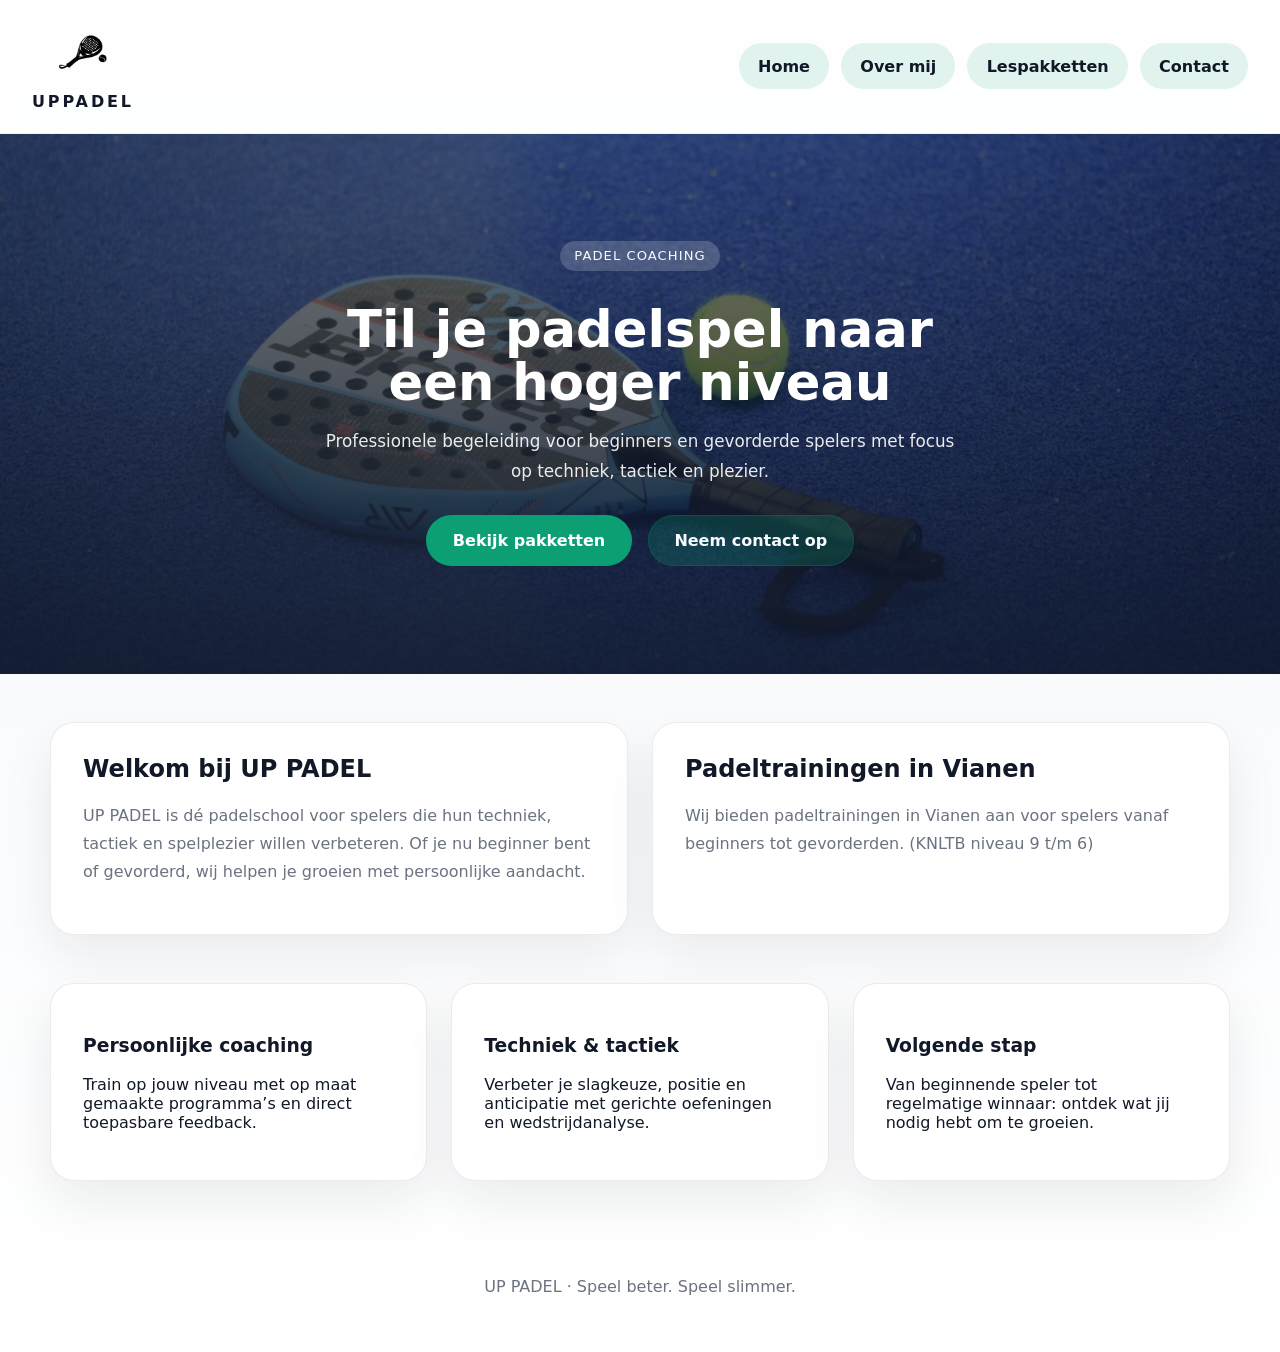
==== index.html @ 6cb3508c "Nieuwe versie" ====
<!DOCTYPE html>
<html lang="nl">
<head>
  <meta charset="UTF-8">
  <meta name="viewport" content="width=device-width, initial-scale=1.0">
  <title>UP PADEL – Home</title>
  <link rel="stylesheet" href="style.css">
</head>
<body>
  <div class="page-shell">
    <header class="site-header">
      <a class="brand-link" href="index.html">
        <img class="brand-mark" src="img/UPPADEL logo.png" alt="UPPADEL logo">
        <span class="brand-title">UPPADEL</span>
      </a>
      <nav class="site-nav">
        <a href="index.html">Home</a>
        <a href="over.html">Over mij</a>
        <a href="pakketten.html">Lespakketten</a>
        <a href="contact.html">Contact</a>
      </nav>
    </header>

    <main>
      <section class="hero" style="background-image: url('img/JOEP.jpg');">
        <div class="hero-overlay"></div>
        <div class="hero-content">
          <span class="eyebrow">Padel coaching</span>
          <h1>Til je padelspel naar een hoger niveau</h1>
          <p>Professionele begeleiding voor beginners en gevorderde spelers met focus op techniek, tactiek en plezier.</p>
          <div class="hero-actions">
            <a class="button" href="pakketten.html">Bekijk pakketten</a>
            <a class="button button-secondary" href="contact.html">Neem contact op</a>
          </div>
        </div>
      </section>

      <section class="container intro-grid">
        <article class="card feature-card">
          <h2>Welkom bij UP PADEL</h2>
          <p>UP PADEL is dé padelschool voor spelers die hun techniek, tactiek en spelplezier willen verbeteren. Of je nu beginner bent of gevorderd, wij helpen je groeien met persoonlijke aandacht.</p>
        </article>

        <article class="card feature-card">
          <h2>Padeltrainingen in Vianen</h2>
          <p>Wij bieden padeltrainingen in Vianen aan voor spelers vanaf beginners tot gevorderden. (KNLTB niveau 9 t/m 6)</p>
        </article>
      </section>

      <section class="container highlight-grid">
        <article class="card highlight-card">
          <h3>Persoonlijke coaching</h3>
          <p>Train op jouw niveau met op maat gemaakte programma’s en direct toepasbare feedback.</p>
        </article>
        <article class="card highlight-card">
          <h3>Techniek & tactiek</h3>
          <p>Verbeter je slagkeuze, positie en anticipatie met gerichte oefeningen en wedstrijdanalyse.</p>
        </article>
        <article class="card highlight-card">
          <h3>Volgende stap</h3>
          <p>Van beginnende speler tot regelmatige winnaar: ontdek wat jij nodig hebt om te groeien.</p>
        </article>
      </section>
    </main>

    <footer class="site-footer">
      <p>UP PADEL · Speel beter. Speel slimmer.</p>
    </footer>
  </div>
</body>
</html>
---- style.css ----
@import url('https://fonts.cdnfonts.com/css/tt-ramillas');

:root {
  color-scheme: dark;
  font-family: Inter, system-ui, -apple-system, BlinkMacSystemFont, "Segoe UI", sans-serif;
  color: #111827;
  background: #f4f6fa;
  accent-color: #00c896;

  --surface: #ffffff;
  --surface-soft: #f8fbff;
  --surface-strong: #eef4ff;
  --text: #111827;
  --muted: #6b7280;
  --border: rgba(15, 23, 42, 0.08);
  --shadow: 0 20px 50px rgba(15, 23, 42, 0.08);
  --primary: #0c9f74;
  --primary-dark: #04785f;
  --accent: #2b7dff;
}

* {
  box-sizing: border-box;
}

html {
  scroll-behavior: smooth;
}

body {
  margin: 0;
  min-height: 100vh;
  background: linear-gradient(180deg, #eef2ff 0%, #f8fafc 40%, #ffffff 100%);
  color: var(--text);
}

img {
  max-width: 100%;
  display: block;
}

a {
  color: inherit;
  text-decoration: none;
}

button,
.button {
  display: inline-flex;
  align-items: center;
  justify-content: center;
  gap: 0.5rem;
  padding: 0.95rem 1.6rem;
  border-radius: 999px;
  border: 1px solid transparent;
  background: var(--primary);
  color: white;
  font-weight: 600;
  cursor: pointer;
  transition: transform 180ms ease, background-color 180ms ease, box-shadow 180ms ease;
}

.button:hover,
button:hover {
  transform: translateY(-1px);
  background: var(--primary-dark);
  box-shadow: 0 14px 30px rgba(12, 159, 116, 0.16);
}

.button-secondary {
  background: rgba(12, 159, 116, 0.24);
  color: #f8fbff;
  border-color: rgba(12, 159, 116, 0.22);
}

.button-secondary:hover {
  background: rgba(12, 159, 116, 0.36);
}

.page-shell {
  min-height: 100vh;
  display: flex;
  flex-direction: column;
}

.site-header {
  position: sticky;
  top: 0;
  z-index: 10;
  display: flex;
  align-items: center;
  justify-content: space-between;
  gap: 1rem;
  padding: 1.35rem 2rem;
  background: rgba(255, 255, 255, 0.92);
  backdrop-filter: blur(14px);
  border-bottom: 1px solid rgba(15, 23, 42, 0.06);
}

.brand-link {
  display: inline-flex;
  flex-direction: column;
  gap: 0.4rem;
  align-items: center;
}

.brand-mark {
  width: 64px;
  height: 64px;
  border-radius: 18px;
  object-fit: contain;
}

.brand-title {
  font-family: "TT Ramillas", Inter, system-ui, sans-serif;
  font-size: 1rem;
  font-weight: 700;
  letter-spacing: 0.18em;
  text-transform: uppercase;
  color: var(--text);
}

.site-nav {
  display: flex;
  flex-wrap: wrap;
  gap: 0.75rem;
}

.site-nav a {
  display: inline-flex;
  align-items: center;
  justify-content: center;
  padding: 0.85rem 1.2rem;
  border-radius: 999px;
  background: rgba(12, 159, 116, 0.12);
  color: var(--text);
  font-weight: 700;
  transition: transform 180ms ease, background-color 180ms ease, color 180ms ease;
}

.site-nav a:hover,
.site-nav a:focus-visible {
  background: var(--primary);
  color: white;
  transform: translateY(-1px);
}

.hero,
.page-hero {
  position: relative;
  min-height: 60vh;
  display: grid;
  place-items: center;
  background-size: cover;
  background-position: center;
  color: white;
}

.hero::before,
.page-hero::before {
  content: "";
  position: absolute;
  inset: 0;
  background: linear-gradient(180deg, rgba(15, 23, 42, 0.42), rgba(15, 23, 42, 0.82));
}

.hero-overlay {
  position: absolute;
  inset: 0;
  background: linear-gradient(180deg, rgba(15, 23, 42, 0.18), rgba(15, 23, 42, 0.5));
}

.hero-content,
.page-hero .hero-content {
  position: relative;
  max-width: 760px;
  padding: 2rem;
  text-align: center;
}

.page-hero-soft {
  background: linear-gradient(180deg, rgba(8, 12, 22, 0.72), rgba(8, 12, 22, 0.94));
}

.hero-content h1,
.page-hero .hero-content h1 {
  font-size: clamp(2.5rem, 4vw, 4rem);
  margin: 1rem 0 1rem;
  line-height: 1.05;
}

.eyebrow {
  display: inline-flex;
  margin-bottom: 1rem;
  padding: 0.45rem 0.9rem;
  border-radius: 999px;
  background: rgba(255, 255, 255, 0.18);
  color: #f8fafc;
  font-size: 0.82rem;
  letter-spacing: 0.08em;
  text-transform: uppercase;
}

.hero-content p,
.page-hero .hero-content p {
  max-width: 40rem;
  margin: 0 auto;
  color: rgba(255, 255, 255, 0.9);
  font-size: 1.05rem;
  line-height: 1.8;
}

.hero-actions {
  margin-top: 1.75rem;
  display: flex;
  flex-wrap: wrap;
  justify-content: center;
  gap: 1rem;
}

.container {
  width: min(1180px, calc(100% - 2rem));
  margin: 0 auto;
}

.main-section {
  margin-top: 3rem;
}

.card {
  background: var(--surface);
  border: 1px solid var(--border);
  border-radius: 24px;
  box-shadow: var(--shadow);
  padding: 2rem;
}

.intro-grid,
.highlight-grid,
.contact-grid,
.about-grid,
.pricing-grid {
  display: grid;
  gap: 1.5rem;
  margin: 3rem auto;
}

.intro-grid {
  grid-template-columns: repeat(auto-fit, minmax(280px, 1fr));
}

.highlight-grid {
  grid-template-columns: repeat(auto-fit, minmax(220px, 1fr));
}

.highlight-card {
  transition: transform 220ms ease, border-color 220ms ease;
}

.highlight-card:hover {
  transform: translateY(-4px);
  border-color: rgba(12, 159, 116, 0.2);
}

.feature-card h2,
.about-card h2,
.pricing-card h2,
.contact-card h2 {
  margin-top: 0;
}

.feature-card p,
.about-card p,
.pricing-card p,
.contact-card p,
.info-card p {
  color: var(--muted);
  line-height: 1.75;
}

.contact-grid {
  grid-template-columns: minmax(280px, 1.6fr) minmax(220px, 1fr);
  align-items: start;
}

.pricing-grid {
  grid-template-columns: repeat(auto-fit, minmax(240px, 1fr));
}

.pricing-card {
  display: flex;
  flex-direction: column;
  gap: 0.9rem;
  min-height: 100%;
}

.pricing-card p {
  margin: 0;
  line-height: 1.5;
}

.pricing-card strong {
  display: block;
  margin: 0;
  margin-top: auto;
  font-size: 1.85rem;
  line-height: 1.1;
}

.pricing-card a.button,
.pricing-card a.button-secondary {
  margin-top: 0.75rem;
}

.pricing-card.featured {
  background: linear-gradient(180deg, #ffffff 0%, #f4fbff 100%);
  border-color: rgba(43, 125, 255, 0.18);
}

.package-label {
  display: inline-flex;
  align-items: center;
  justify-content: center;
  width: fit-content;
  padding: 0.5rem 0.9rem;
  border-radius: 999px;
  background: rgba(43, 125, 255, 0.12);
  color: #1e3a8a;
  font-size: 0.85rem;
  font-weight: 700;
}

.pricing-card strong {
  font-size: 2rem;
  color: var(--text);
}

.info-card {
  display: grid;
  gap: 1rem;
}

.info-card h3,
.about-card h3 {
  margin-top: 0;
}

.contact-card label {
  display: grid;
  gap: 0.5rem;
  margin-bottom: 1rem;
  color: var(--text);
}

.contact-card input,
.contact-card textarea,
.contact-card select {
  width: 100%;
  padding: 1rem 1.1rem;
  border-radius: 16px;
  border: 1px solid rgba(15, 23, 42, 0.1);
  background: #f9fbff;
  color: var(--text);
  font: inherit;
}

.contact-card textarea {
  min-height: 160px;
  resize: vertical;
}

.contact-card button {
  margin-top: 0.5rem;
}

.about-grid {
  grid-template-columns: repeat(auto-fit, minmax(280px, 1fr));
}

.stat-grid {
  display: grid;
  grid-template-columns: repeat(2, minmax(0, 1fr));
  gap: 1rem;
  margin-top: 1.5rem;
}

.stat-grid div {
  background: var(--surface-soft);
  border-radius: 18px;
  padding: 1rem 1.25rem;
  text-align: center;
}

.stat-grid strong {
  display: block;
  font-size: 1.8rem;
  margin-bottom: 0.35rem;
}

.stat-grid span {
  color: var(--muted);
}

.site-footer {
  margin-top: auto;
  padding: 2rem 2rem 2.5rem;
  text-align: center;
  color: var(--muted);
}

@media (max-width: 840px) {
  .site-header {
    flex-direction: column;
    align-items: flex-start;
  }

  .site-nav {
    width: 100%;
    justify-content: flex-start;
  }

  .contact-grid {
    grid-template-columns: 1fr;
  }
}

@media (max-width: 640px) {
  .hero-content,
  .page-hero .hero-content {
    padding: 1.5rem;
  }

  .hero-content h1,
  .page-hero .hero-content h1 {
    font-size: 2.25rem;
  }

  .site-header {
    padding: 1rem 1.25rem;
  }

  .site-footer,
  .container {
    padding-left: 1rem;
    padding-right: 1rem;
  }
}
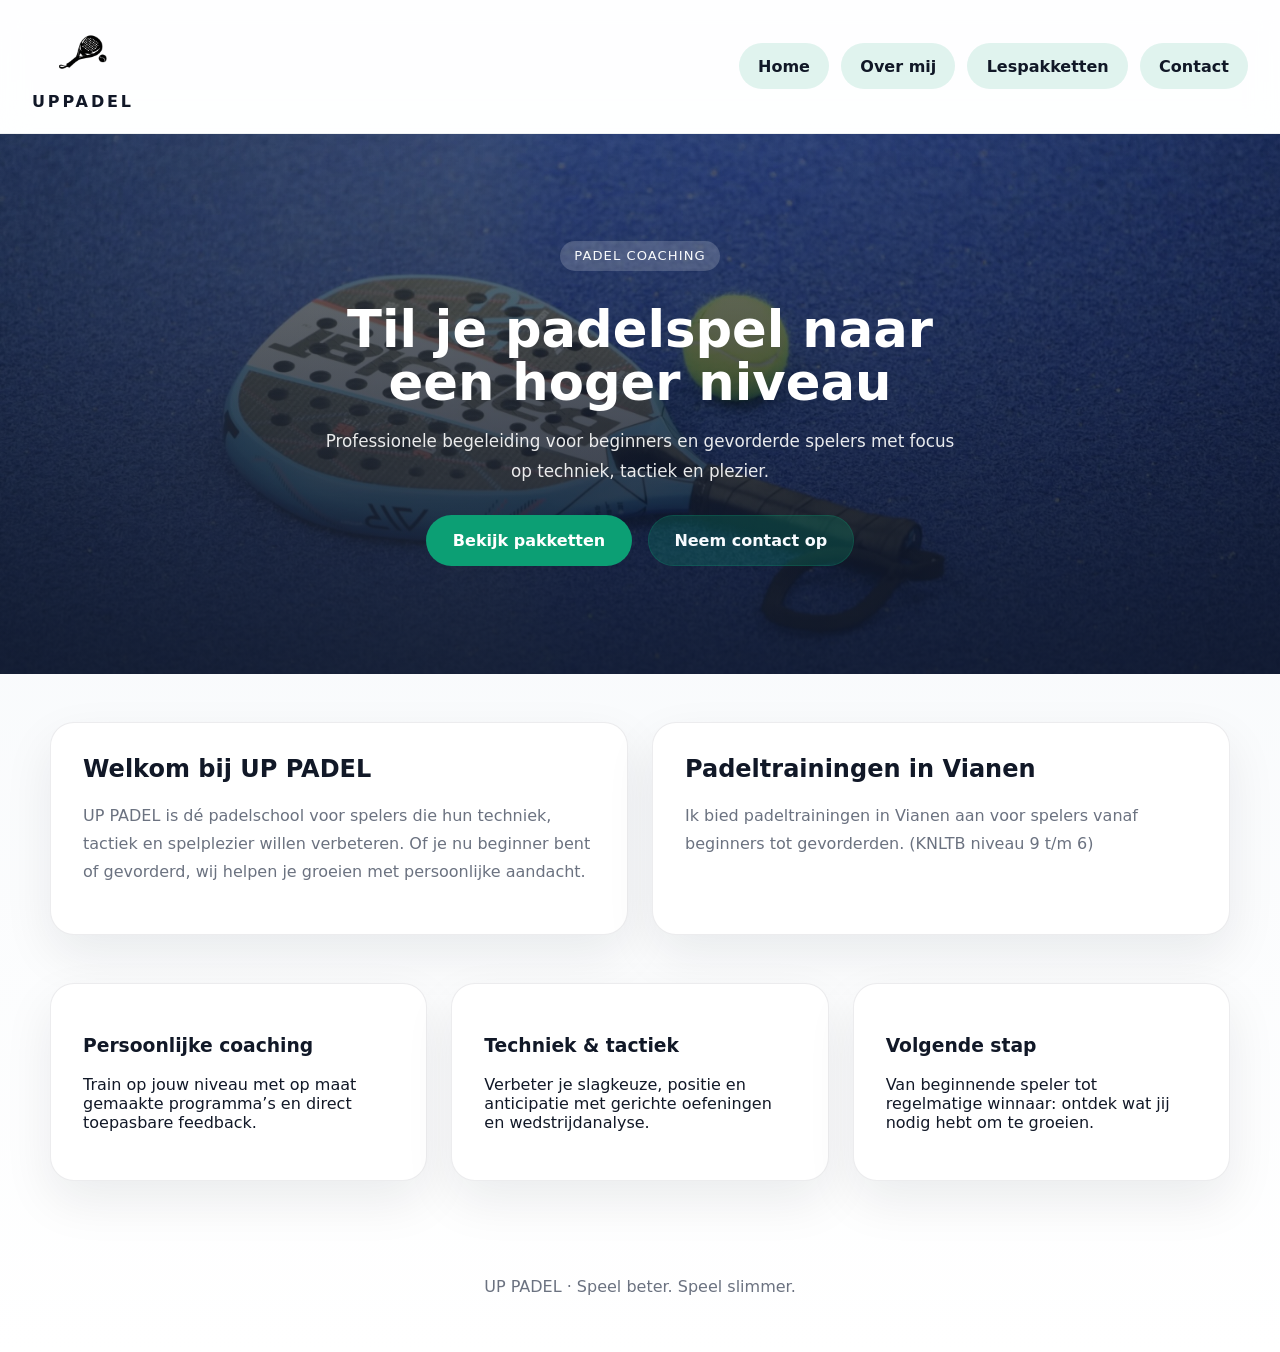
==== commit fac01201: "Ikvorm geschreven" ====
--- a/index.html
+++ b/index.html
@@ -43,7 +43,7 @@
 
         <article class="card feature-card">
           <h2>Padeltrainingen in Vianen</h2>
-          <p>Wij bieden padeltrainingen in Vianen aan voor spelers vanaf beginners tot gevorderden. (KNLTB niveau 9 t/m 6)</p>
+          <p>Ik bied padeltrainingen in Vianen aan voor spelers vanaf beginners tot gevorderden. (KNLTB niveau 9 t/m 6)</p>
         </article>
       </section>
 
--- a/style.css
+++ b/style.css
@@ -389,6 +389,8 @@
   border-radius: 18px;
   padding: 1rem 1.25rem;
   text-align: center;
+  word-break: break-word;
+  hyphens: auto;
 }
 
 .stat-grid strong {
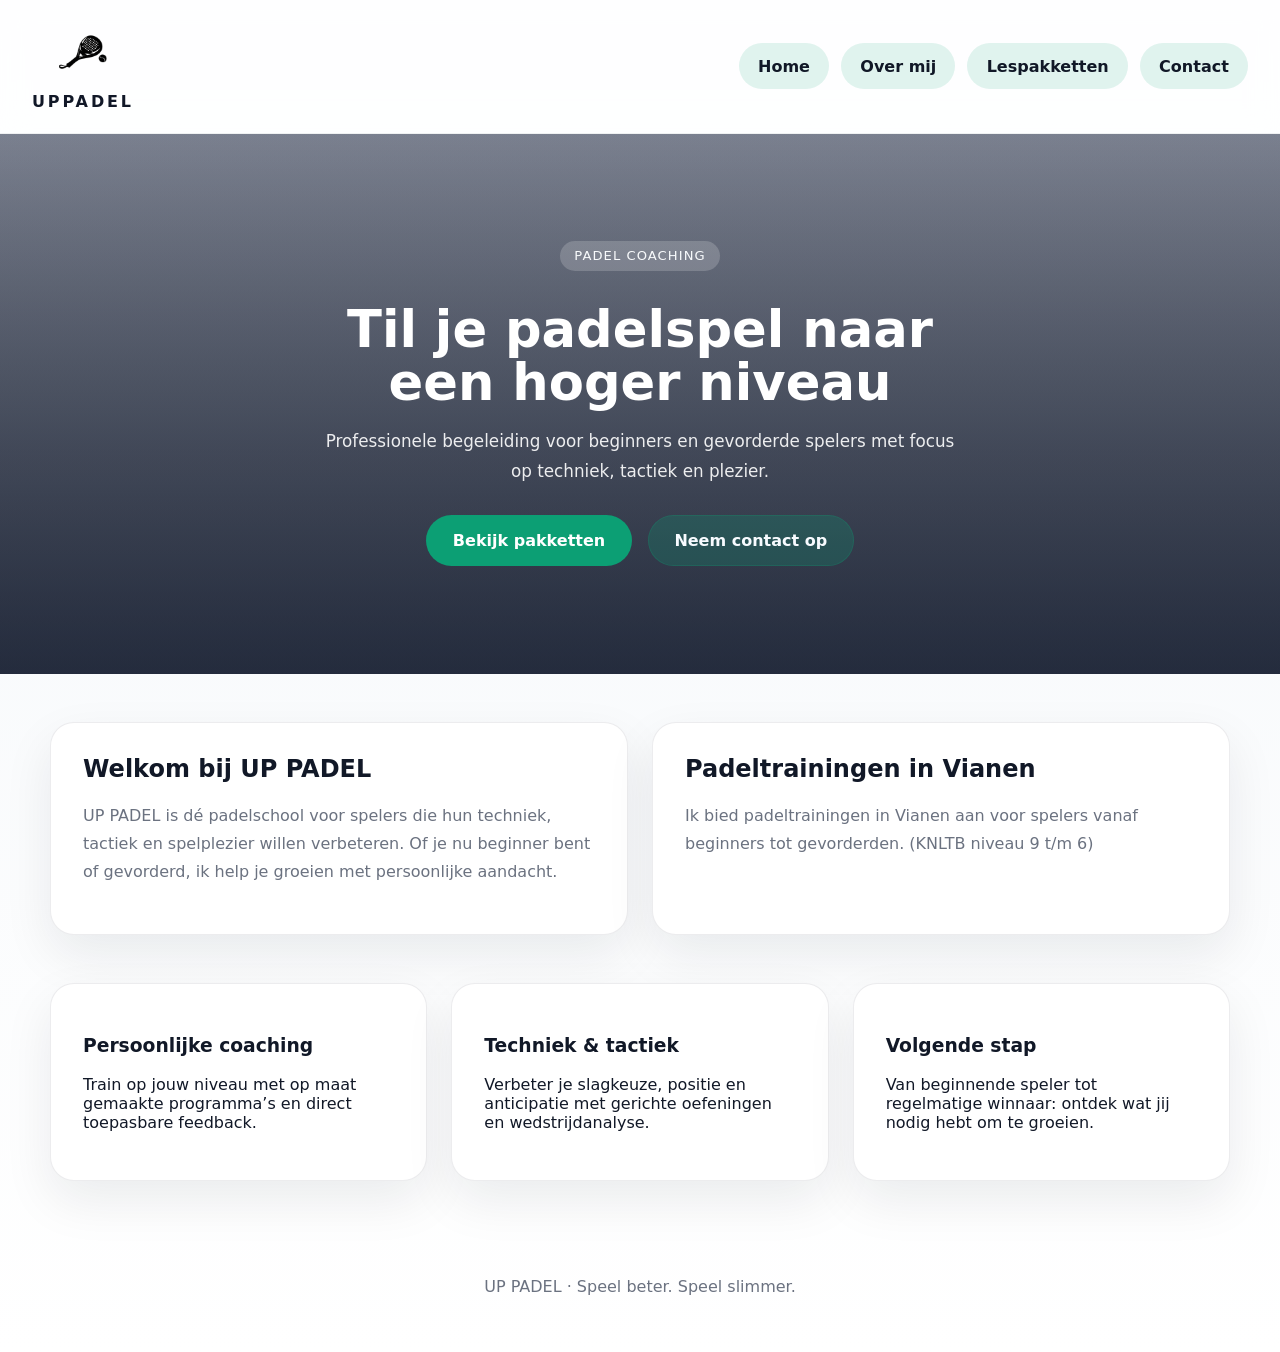
==== commit c2669965: "Nieuwe fotos toegevoegd en favicon toegevoegd. Ook de teksten op de homepage iets aangepast." ====
--- a/index.html
+++ b/index.html
@@ -5,6 +5,7 @@
   <meta name="viewport" content="width=device-width, initial-scale=1.0">
   <title>UP PADEL – Home</title>
   <link rel="stylesheet" href="style.css">
+  <link rel="icon" type="image/png" href="img/favicon_edited.ico">
 </head>
 <body>
   <div class="page-shell">
@@ -22,7 +23,7 @@
     </header>
 
     <main>
-      <section class="hero" style="background-image: url('img/JOEP.jpg');">
+      <section class="hero" style="background-image: url('img/index_bg.jpg');">
         <div class="hero-overlay"></div>
         <div class="hero-content">
           <span class="eyebrow">Padel coaching</span>
@@ -38,7 +39,7 @@
       <section class="container intro-grid">
         <article class="card feature-card">
           <h2>Welkom bij UP PADEL</h2>
-          <p>UP PADEL is dé padelschool voor spelers die hun techniek, tactiek en spelplezier willen verbeteren. Of je nu beginner bent of gevorderd, wij helpen je groeien met persoonlijke aandacht.</p>
+          <p>UP PADEL is dé padelschool voor spelers die hun techniek, tactiek en spelplezier willen verbeteren. Of je nu beginner bent of gevorderd, ik help je groeien met persoonlijke aandacht.</p>
         </article>
 
         <article class="card feature-card">
--- a/style.css
+++ b/style.css
@@ -162,12 +162,14 @@
   position: absolute;
   inset: 0;
   background: linear-gradient(180deg, rgba(15, 23, 42, 0.42), rgba(15, 23, 42, 0.82));
+  z-index: 0;
 }
 
 .hero-overlay {
   position: absolute;
   inset: 0;
   background: linear-gradient(180deg, rgba(15, 23, 42, 0.18), rgba(15, 23, 42, 0.5));
+  z-index: 0;
 }
 
 .hero-content,
@@ -176,6 +178,10 @@
   max-width: 760px;
   padding: 2rem;
   text-align: center;
+  background: transparent;
+  border: none;
+  backdrop-filter: none;
+  z-index: 1;
 }
 
 .page-hero-soft {
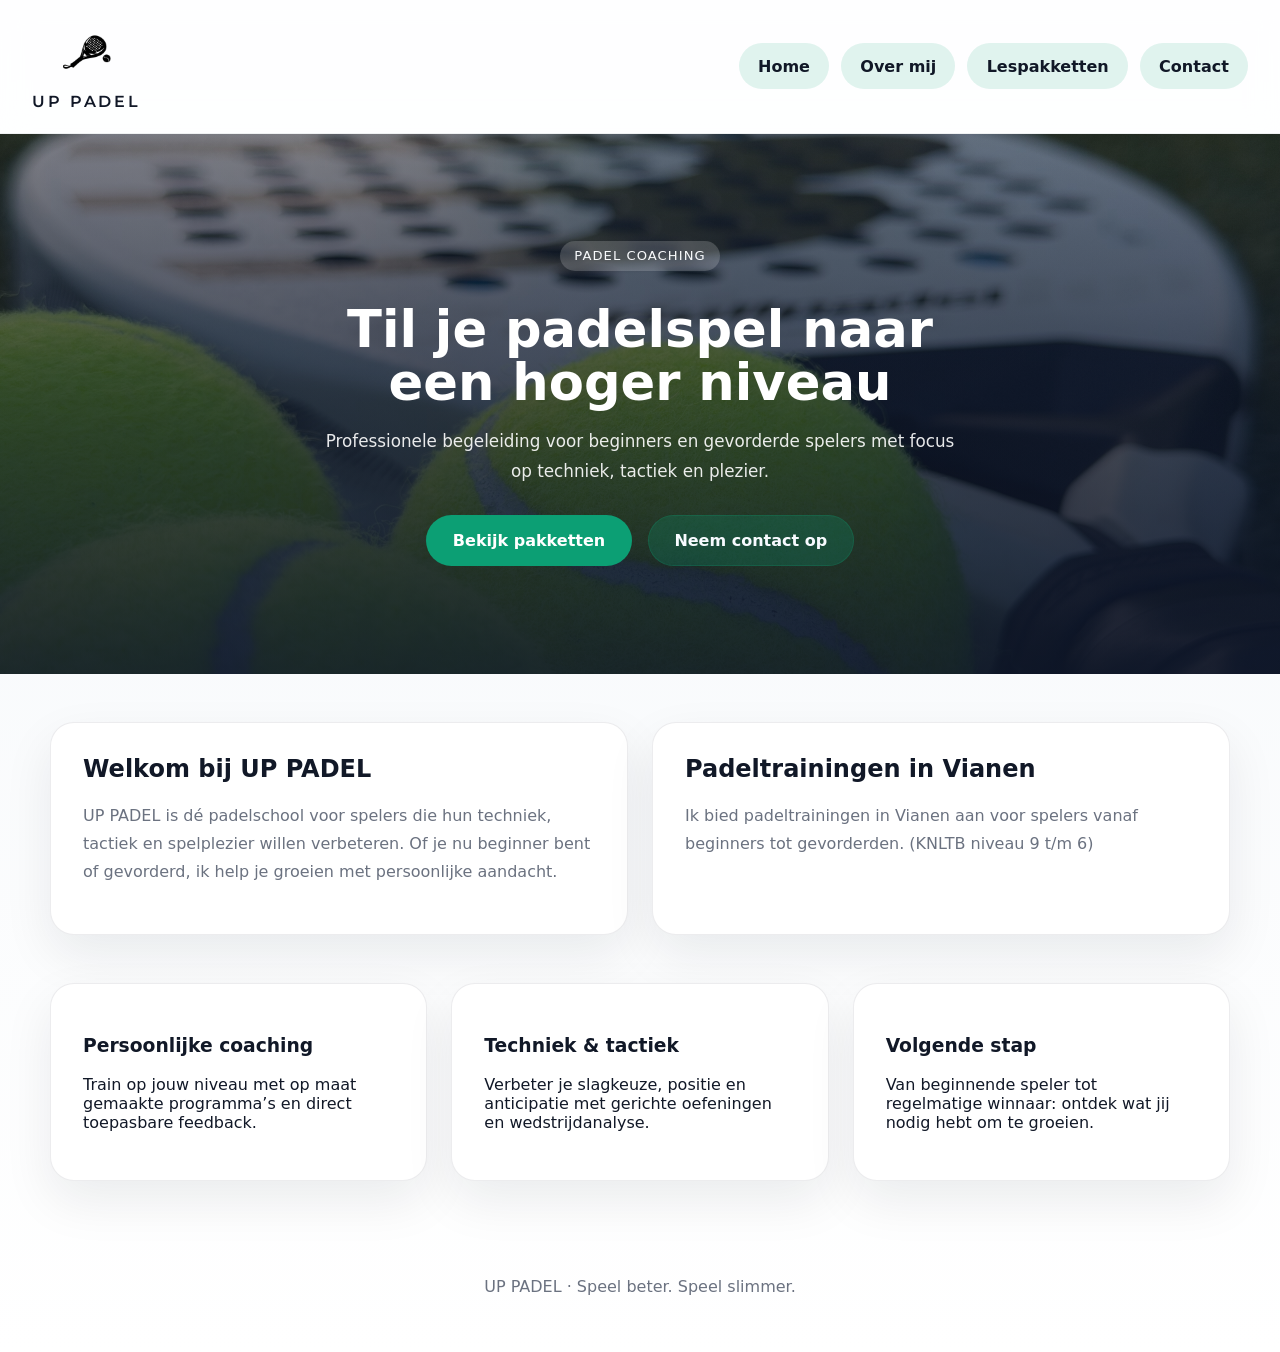
==== commit 21df6e8f: "Nieuw logo en naam met spatie" ====
--- a/index.html
+++ b/index.html
@@ -11,8 +11,8 @@
   <div class="page-shell">
     <header class="site-header">
       <a class="brand-link" href="index.html">
-        <img class="brand-mark" src="img/UPPADEL logo.png" alt="UPPADEL logo">
-        <span class="brand-title">UPPADEL</span>
+        <img class="brand-mark" src="img/UPPADEL-logo-black.png" alt="UPPADEL logo">
+        <span class="brand-title">UP PADEL</span>
       </a>
       <nav class="site-nav">
         <a href="index.html">Home</a>
--- a/style.css
+++ b/style.css
@@ -1,3 +1,4 @@
+@import url('https://fonts.googleapis.com/css2?family=Montserrat:wght@600&display=swap');
 @import url('https://fonts.cdnfonts.com/css/tt-ramillas');
 
 :root {
@@ -112,9 +113,9 @@
 }
 
 .brand-title {
-  font-family: "TT Ramillas", Inter, system-ui, sans-serif;
+  font-family: "Montserrat", "TT Ramillas", Inter, system-ui, sans-serif;
   font-size: 1rem;
-  font-weight: 700;
+  font-weight: 600;
   letter-spacing: 0.18em;
   text-transform: uppercase;
   color: var(--text);
@@ -383,14 +384,36 @@
   grid-template-columns: repeat(auto-fit, minmax(280px, 1fr));
 }
 
+.profile-photo-frame {
+  display: flex;
+  justify-content: center;
+  margin-bottom: 1.25rem;
+}
+
+.profile-photo {
+  width: min(220px, 100%);
+  aspect-ratio: 3 / 4;
+  object-fit: cover;
+  border-radius: 20px;
+  border: 1px solid rgba(15, 23, 42, 0.08);
+  box-shadow: var(--shadow);
+  background: linear-gradient(135deg, #f8fbff 0%, #eef6ff 100%);
+}
+
 .stat-grid {
   display: grid;
   grid-template-columns: repeat(2, minmax(0, 1fr));
   gap: 1rem;
   margin-top: 1.5rem;
+  align-items: stretch;
 }
 
 .stat-grid div {
+  display: flex;
+  flex-direction: column;
+  justify-content: center;
+  align-items: center;
+  min-height: 118px;
   background: var(--surface-soft);
   border-radius: 18px;
   padding: 1rem 1.25rem;
@@ -403,6 +426,7 @@
   display: block;
   font-size: 1.8rem;
   margin-bottom: 0.35rem;
+  line-height: 1.15;
 }
 
 .stat-grid span {
@@ -443,6 +467,10 @@
     font-size: 2.25rem;
   }
 
+  .stat-grid {
+    grid-template-columns: 1fr;
+  }
+
   .site-header {
     padding: 1rem 1.25rem;
   }
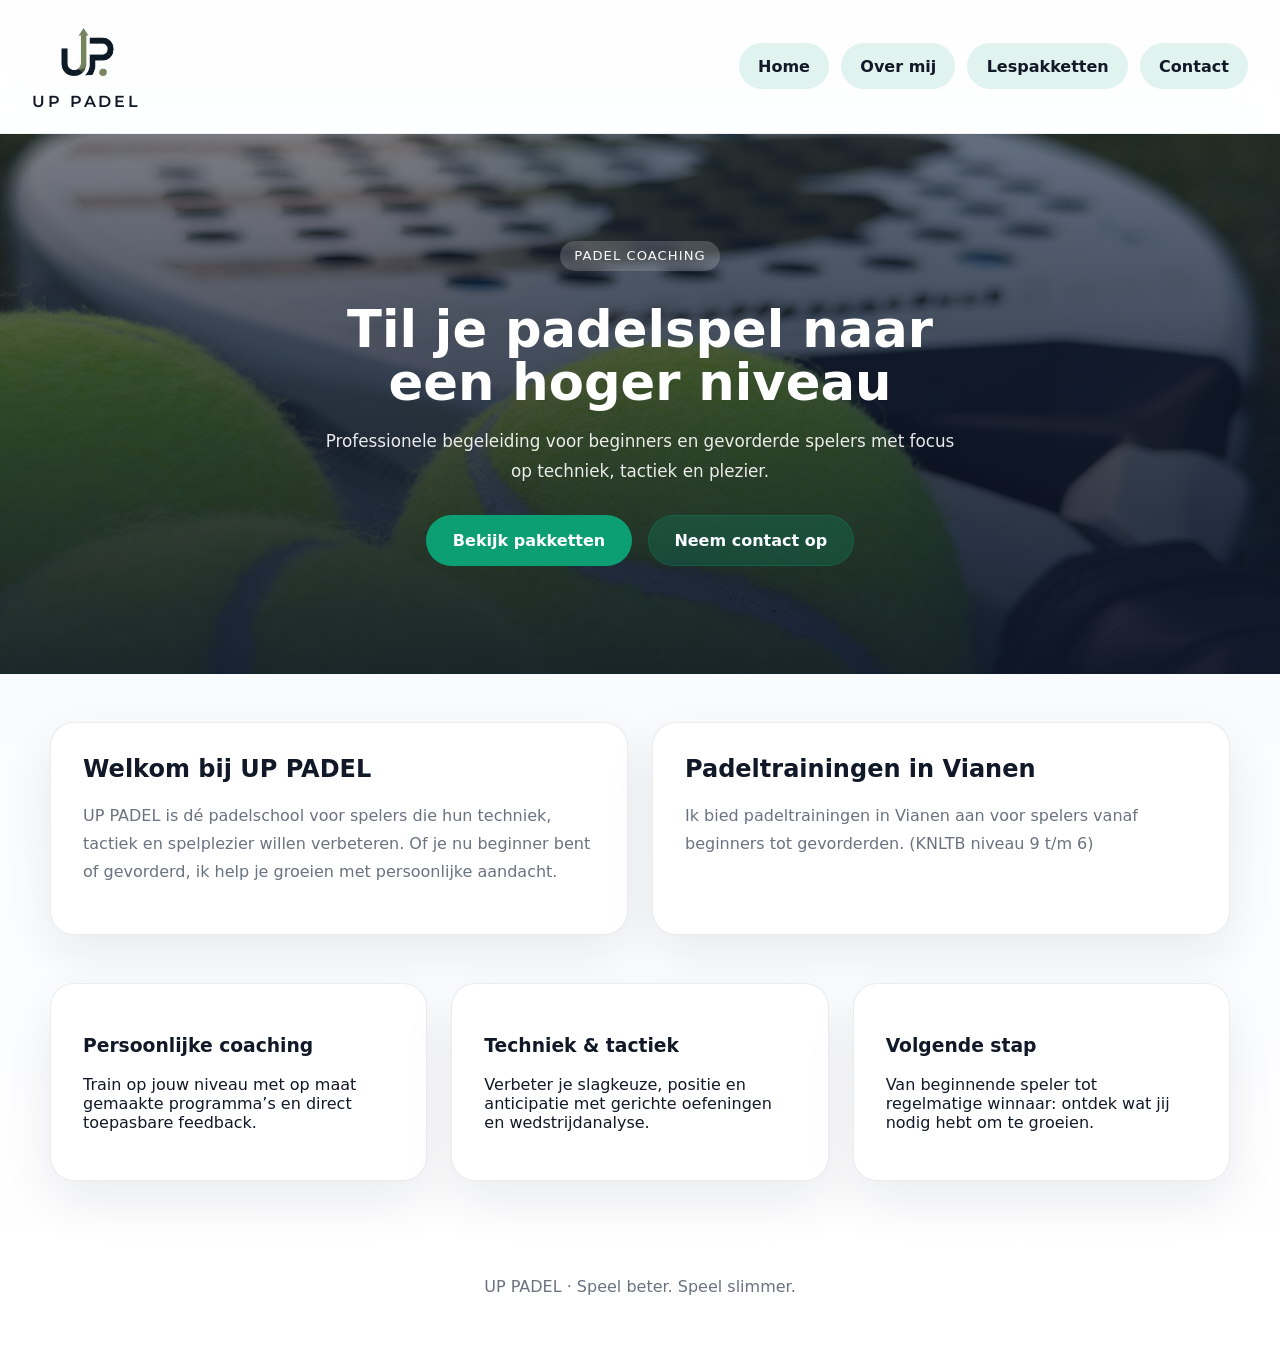
==== commit fdf51e58: "Nieuwelogo" ====
--- a/index.html
+++ b/index.html
@@ -11,8 +11,8 @@
   <div class="page-shell">
     <header class="site-header">
       <a class="brand-link" href="index.html">
-        <img class="brand-mark" src="img/UPPADEL-logo-black.png" alt="UPPADEL logo">
-        <span class="brand-title">UP PADEL</span>
+        <img class="brand-mark" src="img/Logo_only.png" alt="UPPADEL logo">
+        <span class="brand-title">UP Padel</span>
       </a>
       <nav class="site-nav">
         <a href="index.html">Home</a>
